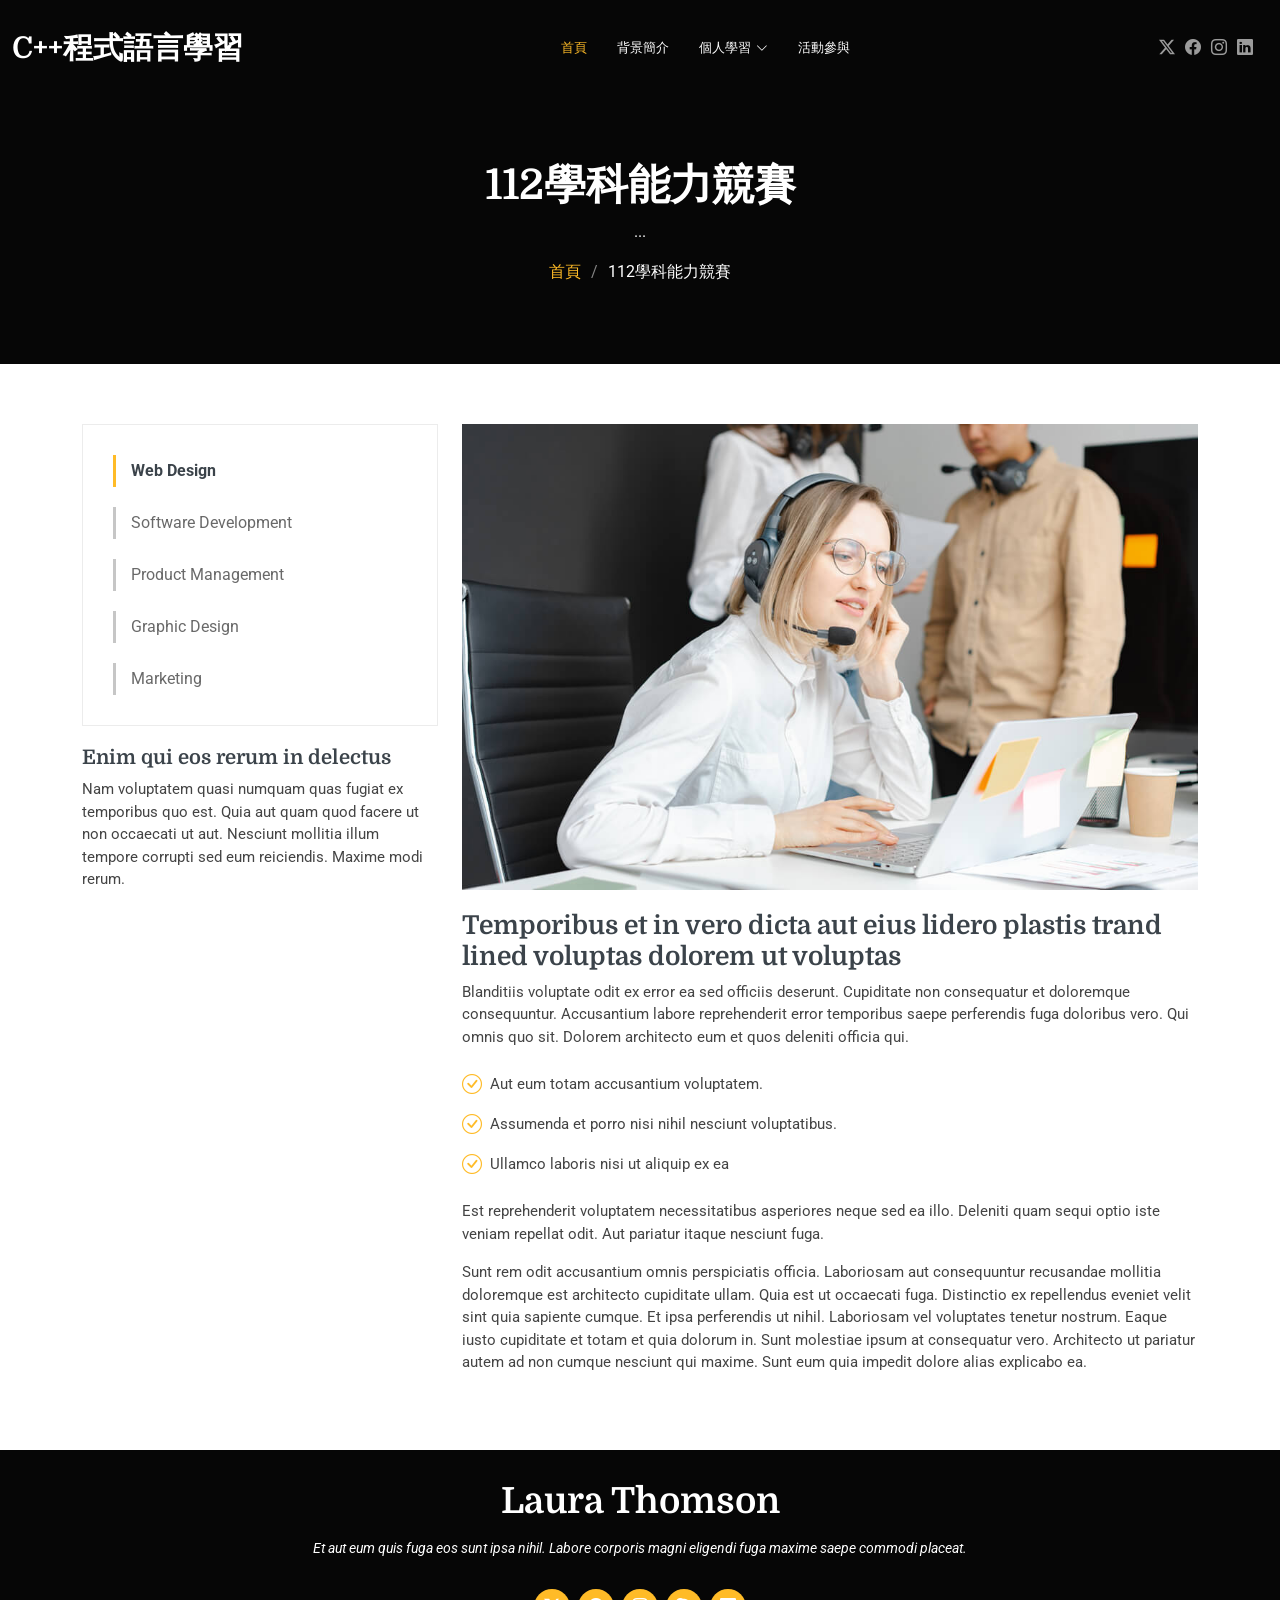
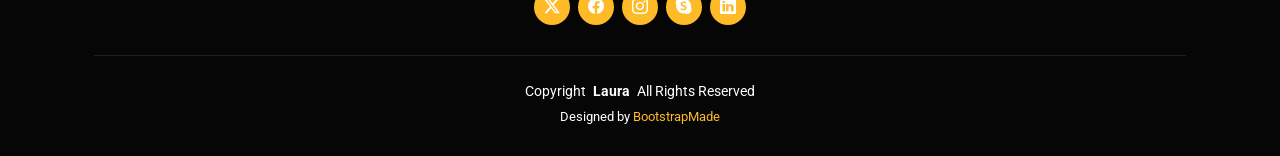
==== website/contest112.html @ 8ec5f54a "Add files via upload" ====
<!DOCTYPE html>
<html lang="en">

<head>
  <meta charset="utf-8">
  <meta content="width=device-width, initial-scale=1.0" name="viewport">
  <title>C++程式語言學習</title>
  <meta name="description" content="">
  <meta name="keywords" content="">

  <!-- Favicons -->
  <link href="assets/img/icon.png" rel="icon">
  <link href="assets/img/apple-touch-icon.png" rel="apple-touch-icon">

  <!-- Fonts -->
  <link href="https://fonts.googleapis.com" rel="preconnect">
  <link href="https://fonts.gstatic.com" rel="preconnect" crossorigin>
  <link href="https://fonts.googleapis.com/css2?family=Roboto:ital,wght@0,100;0,300;0,400;0,500;0,700;0,900;1,100;1,300;1,400;1,500;1,700;1,900&family=Quicksand:wght@300;400;500;600;700&family=Domine:wght@400;500;600;700&display=swap" rel="stylesheet">

  <!-- Vendor CSS Files -->
  <link href="assets/vendor/bootstrap/css/bootstrap.min.css" rel="stylesheet">
  <link href="assets/vendor/bootstrap-icons/bootstrap-icons.css" rel="stylesheet">
  <link href="assets/vendor/aos/aos.css" rel="stylesheet">
  <link href="assets/vendor/swiper/swiper-bundle.min.css" rel="stylesheet">
  <link href="assets/vendor/glightbox/css/glightbox.min.css" rel="stylesheet">

  <!-- Main CSS File -->
  <link href="assets/css/main.css" rel="stylesheet">

  <!-- =======================================================
  * Template Name: Laura
  * Template URL: https://bootstrapmade.com/laura-free-creative-bootstrap-theme/
  * Updated: Aug 07 2024 with Bootstrap v5.3.3
  * Author: BootstrapMade.com
  * License: https://bootstrapmade.com/license/
  ======================================================== -->
</head>

<body class="service-details-page">

  <header id="header" class="header d-flex align-items-center fixed-top">
    <div class="container-fluid position-relative d-flex align-items-center justify-content-between">

      <a href="index.html" class="logo d-flex align-items-center me-auto me-xl-0">
        <!-- Uncomment the line below if you also wish to use an image logo -->
        <!-- <img src="assets/img/logo.png" alt=""> -->
        <h1 class="sitename">C++程式語言學習</h1>
      </a>

      <nav id="navmenu" class="navmenu">
        <ul>
          <li><a href="index.html" class="active">首頁</a></li>
          <li><a href="index.html #about">背景簡介</a></li>
          <li class="dropdown"><a href="#services"><span>個人學習</span> <i class="bi bi-chevron-down toggle-dropdown"></i></a>
            <ul>
              <li><a href="selfstudy.html">自主學習</a></li>
				<ul>
                  <li><a href="#">...</a></li>
                  <li><a href="#">...</a></li>
                  <li><a href="#">...</a></li>
                </ul>
              </li>
              <li><a href="contest112.html">112學科能力競賽</a></li>
              <li><a href="contest113.html">113學科能力競賽</a></li>
            </ul>
          </li>
          <li><a href="index.html #gallery">活動參與</a></li>
        </ul>
        <i class="mobile-nav-toggle d-xl-none bi bi-list"></i>
      </nav>

      <div class="header-social-links">
        <a href="#" class="twitter"><i class="bi bi-twitter-x"></i></a>
        <a href="#" class="facebook"><i class="bi bi-facebook"></i></a>
        <a href="#" class="instagram"><i class="bi bi-instagram"></i></a>
        <a href="#" class="linkedin"><i class="bi bi-linkedin"></i></a>
      </div>

    </div>
  </header>

  <main class="main">

    <!-- Page Title -->
    <div class="page-title dark-background">
      <div class="container position-relative">
        <h1>112學科能力競賽</h1>
        <p>...</p>
        <nav class="breadcrumbs">
          <ol>
            <li><a href="index.html">首頁</a></li>
            <li class="current">112學科能力競賽</li>
          </ol>
        </nav>
      </div>
    </div><!-- End Page Title -->

    <!-- Service Details Section -->
    <section id="service-details" class="service-details section">

      <div class="container">

        <div class="row gy-4">

          <div class="col-lg-4" data-aos="fade-up" data-aos-delay="100">
            <div class="services-list">
              <a href="#" class="active">Web Design</a>
              <a href="#">Software Development</a>
              <a href="#">Product Management</a>
              <a href="#">Graphic Design</a>
              <a href="#">Marketing</a>
            </div>

            <h4>Enim qui eos rerum in delectus</h4>
            <p>Nam voluptatem quasi numquam quas fugiat ex temporibus quo est. Quia aut quam quod facere ut non occaecati ut aut. Nesciunt mollitia illum tempore corrupti sed eum reiciendis. Maxime modi rerum.</p>
          </div>

          <div class="col-lg-8" data-aos="fade-up" data-aos-delay="200">
            <img src="assets/img/services.jpg" alt="" class="img-fluid services-img">
            <h3>Temporibus et in vero dicta aut eius lidero plastis trand lined voluptas dolorem ut voluptas</h3>
            <p>
              Blanditiis voluptate odit ex error ea sed officiis deserunt. Cupiditate non consequatur et doloremque consequuntur. Accusantium labore reprehenderit error temporibus saepe perferendis fuga doloribus vero. Qui omnis quo sit. Dolorem architecto eum et quos deleniti officia qui.
            </p>
            <ul>
              <li><i class="bi bi-check-circle"></i> <span>Aut eum totam accusantium voluptatem.</span></li>
              <li><i class="bi bi-check-circle"></i> <span>Assumenda et porro nisi nihil nesciunt voluptatibus.</span></li>
              <li><i class="bi bi-check-circle"></i> <span>Ullamco laboris nisi ut aliquip ex ea</span></li>
            </ul>
            <p>
              Est reprehenderit voluptatem necessitatibus asperiores neque sed ea illo. Deleniti quam sequi optio iste veniam repellat odit. Aut pariatur itaque nesciunt fuga.
            </p>
            <p>
              Sunt rem odit accusantium omnis perspiciatis officia. Laboriosam aut consequuntur recusandae mollitia doloremque est architecto cupiditate ullam. Quia est ut occaecati fuga. Distinctio ex repellendus eveniet velit sint quia sapiente cumque. Et ipsa perferendis ut nihil. Laboriosam vel voluptates tenetur nostrum. Eaque iusto cupiditate et totam et quia dolorum in. Sunt molestiae ipsum at consequatur vero. Architecto ut pariatur autem ad non cumque nesciunt qui maxime. Sunt eum quia impedit dolore alias explicabo ea.
            </p>
          </div>

        </div>

      </div>

    </section><!-- /Service Details Section -->

  </main>

  <footer id="footer" class="footer position-relative dark-background">
    <div class="container">
      <h3 class="sitename">Laura Thomson<br></h3>
      <p>Et aut eum quis fuga eos sunt ipsa nihil. Labore corporis magni eligendi fuga maxime saepe commodi placeat.</p>
      <div class="social-links d-flex justify-content-center">
        <a href=""><i class="bi bi-twitter-x"></i></a>
        <a href=""><i class="bi bi-facebook"></i></a>
        <a href=""><i class="bi bi-instagram"></i></a>
        <a href=""><i class="bi bi-skype"></i></a>
        <a href=""><i class="bi bi-linkedin"></i></a>
      </div>
      <div class="container">
        <div class="copyright">
          <span>Copyright</span> <strong class="px-1 sitename">Laura</strong> <span>All Rights Reserved</span>
        </div>
        <div class="credits">
          <!-- All the links in the footer should remain intact. -->
          <!-- You can delete the links only if you've purchased the pro version. -->
          <!-- Licensing information: https://bootstrapmade.com/license/ -->
          <!-- Purchase the pro version with working PHP/AJAX contact form: [buy-url] -->
          Designed by <a href="https://bootstrapmade.com/">BootstrapMade</a>
        </div>
      </div>
    </div>
  </footer>

  <!-- Scroll Top -->
  <a href="#" id="scroll-top" class="scroll-top d-flex align-items-center justify-content-center"><i class="bi bi-arrow-up-short"></i></a>

  <!-- Preloader -->
  <div id="preloader"></div>

  <!-- Vendor JS Files -->
  <script src="assets/vendor/bootstrap/js/bootstrap.bundle.min.js"></script>
  <script src="assets/vendor/php-email-form/validate.js"></script>
  <script src="assets/vendor/aos/aos.js"></script>
  <script src="assets/vendor/swiper/swiper-bundle.min.js"></script>
  <script src="assets/vendor/glightbox/js/glightbox.min.js"></script>
  <script src="assets/vendor/imagesloaded/imagesloaded.pkgd.min.js"></script>
  <script src="assets/vendor/isotope-layout/isotope.pkgd.min.js"></script>

  <!-- Main JS File -->
  <script src="assets/js/main.js"></script>

</body>

</html>
---- website/assets/css/main.css ----
/**
* Template Name: Laura
* Template URL: https://bootstrapmade.com/laura-free-creative-bootstrap-theme/
* Updated: Aug 07 2024 with Bootstrap v5.3.3
* Author: BootstrapMade.com
* License: https://bootstrapmade.com/license/
*/

/*--------------------------------------------------------------
# Font & Color Variables
# Help: https://bootstrapmade.com/color-system/
--------------------------------------------------------------*/
/* Fonts */
:root {
  --default-font: "Roboto",  system-ui, -apple-system, "Segoe UI", Roboto, "Helvetica Neue", Arial, "Noto Sans", "Liberation Sans", sans-serif, "Apple Color Emoji", "Segoe UI Emoji", "Segoe UI Symbol", "Noto Color Emoji";
  --heading-font: "Domine",  sans-serif;
  --nav-font: "Quicksand",  sans-serif;
}

/* Global Colors - The following color variables are used throughout the website. Updating them here will change the color scheme of the entire website */
:root { 
  --background-color: #ffffff; /* Background color for the entire website, including individual sections */
  --default-color: #444444; /* Default color used for the majority of the text content across the entire website */
  --heading-color: #3b434a; /* Color for headings, subheadings and title throughout the website */
  --accent-color: #ffbb27; /* Accent color that represents your brand on the website. It's used for buttons, links, and other elements that need to stand out */
  --surface-color: #ffffff; /* The surface color is used as a background of boxed elements within sections, such as cards, icon boxes, or other elements that require a visual separation from the global background. */
  --contrast-color: #000000; /* Contrast color for text, ensuring readability against backgrounds of accent, heading, or default colors. */
}

/* Nav Menu Colors - The following color variables are used specifically for the navigation menu. They are separate from the global colors to allow for more customization options */
:root {
  --nav-color: #ffffff;  /* The default color of the main navmenu links */
  --nav-hover-color: #ffbb27; /* Applied to main navmenu links when they are hovered over or active */
  --nav-mobile-background-color: #ffffff; /* Used as the background color for mobile navigation menu */
  --nav-dropdown-background-color: #ffffff; /* Used as the background color for dropdown items that appear when hovering over primary navigation items */
  --nav-dropdown-color: #444444; /* Used for navigation links of the dropdown items in the navigation menu. */
  --nav-dropdown-hover-color: #ffbb27; /* Similar to --nav-hover-color, this color is applied to dropdown navigation links when they are hovered over. */
}

/* Color Presets - These classes override global colors when applied to any section or element, providing reuse of the sam color scheme. */

.light-background {
  --background-color: #f9f9f9;
  --surface-color: #ffffff;
}

.dark-background {
  --background-color: #060606;
  --default-color: #ffffff;
  --heading-color: #ffffff;
  --surface-color: #252525;
  --contrast-color: #ffffff;
}

/* Smooth scroll */
:root {
  scroll-behavior: smooth;
}

/*--------------------------------------------------------------
# General Styling & Shared Classes
--------------------------------------------------------------*/
body {
  color: var(--default-color);
  background-color: var(--background-color);
  font-family: var(--default-font);
}

a {
  color: var(--accent-color);
  text-decoration: none;
  transition: 0.3s;
}

a:hover {
  color: color-mix(in srgb, var(--accent-color), transparent 25%);
  text-decoration: none;
}

h1,
h2,
h3,
h4,
h5,
h6 {
  color: var(--heading-color);
  font-family: var(--heading-font);
}

/* PHP Email Form Messages
------------------------------*/
.php-email-form .error-message {
  display: none;
  background: #df1529;
  color: #ffffff;
  text-align: left;
  padding: 15px;
  margin-bottom: 24px;
  font-weight: 600;
}

.php-email-form .sent-message {
  display: none;
  color: #ffffff;
  background: #059652;
  text-align: center;
  padding: 15px;
  margin-bottom: 24px;
  font-weight: 600;
}

.php-email-form .loading {
  display: none;
  background: var(--surface-color);
  text-align: center;
  padding: 15px;
  margin-bottom: 24px;
}

.php-email-form .loading:before {
  content: "";
  display: inline-block;
  border-radius: 50%;
  width: 24px;
  height: 24px;
  margin: 0 10px -6px 0;
  border: 3px solid var(--accent-color);
  border-top-color: var(--surface-color);
  animation: php-email-form-loading 1s linear infinite;
}

@keyframes php-email-form-loading {
  0% {
    transform: rotate(0deg);
  }

  100% {
    transform: rotate(360deg);
  }
}

/*--------------------------------------------------------------
# Global Header
--------------------------------------------------------------*/
.header {
  --background-color: rgba(0, 0, 0, 0);
  --default-color: #ffffff;
  --heading-color: #ffffff;
  color: var(--default-color);
  background-color: var(--background-color);
  padding: 20px 0;
  transition: all 0.5s;
  z-index: 997;
}

.header .logo {
  line-height: 1;
}

.header .logo img {
  max-height: 36px;
  margin-right: 8px;
}

.header .logo h1 {
  font-size: 30px;
  margin: 0;
  font-weight: 700;
  color: var(--heading-color);
}

.header .header-social-links {
  padding-right: 15px;
}

.header .header-social-links a {
  color: color-mix(in srgb, var(--default-color), transparent 40%);
  padding-left: 6px;
  display: inline-block;
  transition: 0.3s;
  font-size: 16px;
}

.header .header-social-links a:hover {
  color: var(--accent-color);
}

.header .header-social-links a i {
  line-height: 0px;
}

@media (max-width: 1200px) {
  .header .logo {
    order: 1;
  }

  .header .header-social-links {
    order: 2;
  }

  .header .navmenu {
    order: 3;
  }
}

.scrolled .header {
  box-shadow: 0px 0 18px rgba(0, 0, 0, 0.1);
  padding: 12px 0;
}

/* Global Header on Scroll
------------------------------*/
.scrolled .header {
  --background-color: rgba(0, 0, 0, 0.8);
}

/*--------------------------------------------------------------
# Navigation Menu
--------------------------------------------------------------*/
/* Navmenu - Desktop */
@media (min-width: 1200px) {
  .navmenu {
    padding: 0;
  }

  .navmenu ul {
    margin: 0;
    padding: 0;
    display: flex;
    list-style: none;
    align-items: center;
  }

  .navmenu li {
    position: relative;
  }

  .navmenu a,
  .navmenu a:focus {
    color: var(--nav-color);
    padding: 18px 15px;
    font-size: 13px;
    text-transform: uppercase;
    font-family: var(--nav-font);
    font-weight: 400;
    display: flex;
    align-items: center;
    justify-content: space-between;
    white-space: nowrap;
    transition: 0.3s;
  }

  .navmenu a i,
  .navmenu a:focus i {
    font-size: 12px;
    line-height: 0;
    margin-left: 5px;
    transition: 0.3s;
  }

  .navmenu li:last-child a {
    padding-right: 0;
  }

  .navmenu li:hover>a,
  .navmenu .active,
  .navmenu .active:focus {
    color: var(--nav-hover-color);
  }

  .navmenu .dropdown ul {
    margin: 0;
    padding: 10px 0;
    background: var(--nav-dropdown-background-color);
    display: block;
    position: absolute;
    visibility: hidden;
    left: 14px;
    top: 130%;
    opacity: 0;
    transition: 0.3s;
    border-radius: 4px;
    z-index: 99;
    box-shadow: 0px 0px 30px rgba(0, 0, 0, 0.1);
  }

  .navmenu .dropdown ul li {
    min-width: 200px;
  }

  .navmenu .dropdown ul a {
    padding: 10px 20px;
    font-size: 15px;
    text-transform: none;
    color: var(--nav-dropdown-color);
  }

  .navmenu .dropdown ul a i {
    font-size: 12px;
  }

  .navmenu .dropdown ul a:hover,
  .navmenu .dropdown ul .active:hover,
  .navmenu .dropdown ul li:hover>a {
    color: var(--nav-dropdown-hover-color);
  }

  .navmenu .dropdown:hover>ul {
    opacity: 1;
    top: 100%;
    visibility: visible;
  }

  .navmenu .dropdown .dropdown ul {
    top: 0;
    left: -90%;
    visibility: hidden;
  }

  .navmenu .dropdown .dropdown:hover>ul {
    opacity: 1;
    top: 0;
    left: -100%;
    visibility: visible;
  }
}

/* Navmenu - Mobile */
@media (max-width: 1199px) {
  .mobile-nav-toggle {
    color: var(--nav-color);
    font-size: 28px;
    line-height: 0;
    margin-right: 10px;
    cursor: pointer;
    transition: color 0.3s;
  }

  .navmenu {
    padding: 0;
    z-index: 9997;
  }

  .navmenu ul {
    display: none;
    list-style: none;
    position: absolute;
    inset: 60px 20px 20px 20px;
    padding: 10px 0;
    margin: 0;
    border-radius: 6px;
    background-color: var(--nav-mobile-background-color);
    overflow-y: auto;
    transition: 0.3s;
    z-index: 9998;
    box-shadow: 0px 0px 30px rgba(0, 0, 0, 0.1);
  }

  .navmenu a,
  .navmenu a:focus {
    color: var(--nav-dropdown-color);
    padding: 10px 20px;
    font-family: var(--nav-font);
    font-size: 17px;
    font-weight: 500;
    display: flex;
    align-items: center;
    justify-content: space-between;
    white-space: nowrap;
    transition: 0.3s;
  }

  .navmenu a i,
  .navmenu a:focus i {
    font-size: 12px;
    line-height: 0;
    margin-left: 5px;
    width: 30px;
    height: 30px;
    display: flex;
    align-items: center;
    justify-content: center;
    border-radius: 50%;
    transition: 0.3s;
    background-color: color-mix(in srgb, var(--accent-color), transparent 90%);
  }

  .navmenu a i:hover,
  .navmenu a:focus i:hover {
    background-color: var(--accent-color);
    color: var(--contrast-color);
  }

  .navmenu a:hover,
  .navmenu .active,
  .navmenu .active:focus {
    color: var(--nav-dropdown-hover-color);
  }

  .navmenu .active i,
  .navmenu .active:focus i {
    background-color: var(--accent-color);
    color: var(--contrast-color);
    transform: rotate(180deg);
  }

  .navmenu .dropdown ul {
    position: static;
    display: none;
    z-index: 99;
    padding: 10px 0;
    margin: 10px 20px;
    background-color: var(--nav-dropdown-background-color);
    border: 1px solid color-mix(in srgb, var(--default-color), transparent 90%);
    box-shadow: none;
    transition: all 0.5s ease-in-out;
  }

  .navmenu .dropdown ul ul {
    background-color: rgba(33, 37, 41, 0.1);
  }

  .navmenu .dropdown>.dropdown-active {
    display: block;
    background-color: rgba(33, 37, 41, 0.03);
  }

  .mobile-nav-active {
    overflow: hidden;
  }

  .mobile-nav-active .mobile-nav-toggle {
    color: #fff;
    position: absolute;
    font-size: 32px;
    top: 15px;
    right: 15px;
    margin-right: 0;
    z-index: 9999;
  }

  .mobile-nav-active .navmenu {
    position: fixed;
    overflow: hidden;
    inset: 0;
    background: rgba(33, 37, 41, 0.8);
    transition: 0.3s;
  }

  .mobile-nav-active .navmenu>ul {
    display: block;
  }
}

/*--------------------------------------------------------------
# Global Footer
--------------------------------------------------------------*/
.footer {
  color: var(--default-color);
  background-color: var(--background-color);
  font-size: 14px;
  text-align: center;
  padding: 30px 0;
  position: relative;
}

.footer h3 {
  font-size: 36px;
  font-weight: 700;
  position: relative;
  padding: 0;
  margin: 0 0 15px 0;
}

.footer p {
  font-size: 15;
  font-style: italic;
  padding: 0;
  margin: 0 0 30px 0;
}

.footer .social-links {
  margin: 0 0 30px 0;
}

.footer .social-links a {
  font-size: 16px;
  display: flex;
  align-items: center;
  justify-content: center;
  background: var(--accent-color);
  color: var(--contrast-color);
  line-height: 1;
  margin: 0 4px;
  border-radius: 50%;
  text-align: center;
  width: 36px;
  height: 36px;
  transition: 0.3s;
}

.footer .social-links a:hover {
  background: color-mix(in srgb, var(--accent-color), transparent 20%);
  text-decoration: none;
}

.footer .copyright {
  padding-top: 25px;
  border-top: 1px solid color-mix(in srgb, var(--default-color), transparent 90%);
}

.footer .credits {
  font-size: 13px;
  padding-top: 5px;
}

/*--------------------------------------------------------------
# Preloader
--------------------------------------------------------------*/
#preloader {
  position: fixed;
  inset: 0;
  z-index: 999999;
  overflow: hidden;
  background: var(--background-color);
  transition: all 0.6s ease-out;
}

#preloader:before {
  content: "";
  position: fixed;
  top: calc(50% - 30px);
  left: calc(50% - 30px);
  border: 6px solid #ffffff;
  border-color: var(--accent-color) transparent var(--accent-color) transparent;
  border-radius: 50%;
  width: 60px;
  height: 60px;
  animation: animate-preloader 1.5s linear infinite;
}

@keyframes animate-preloader {
  0% {
    transform: rotate(0deg);
  }

  100% {
    transform: rotate(360deg);
  }
}

/*--------------------------------------------------------------
# Scroll Top Button
--------------------------------------------------------------*/
.scroll-top {
  position: fixed;
  visibility: hidden;
  opacity: 0;
  right: 15px;
  bottom: -15px;
  z-index: 99999;
  background-color: var(--accent-color);
  width: 44px;
  height: 44px;
  border-radius: 50px;
  transition: all 0.4s;
}

.scroll-top i {
  font-size: 24px;
  color: var(--contrast-color);
  line-height: 0;
}

.scroll-top:hover {
  background-color: color-mix(in srgb, var(--accent-color), transparent 20%);
  color: var(--contrast-color);
}

.scroll-top.active {
  visibility: visible;
  opacity: 1;
  bottom: 15px;
}

/*--------------------------------------------------------------
# Disable aos animation delay on mobile devices
--------------------------------------------------------------*/
@media screen and (max-width: 768px) {
  [data-aos-delay] {
    transition-delay: 0 !important;
  }
}

/*--------------------------------------------------------------
# Global Page Titles & Breadcrumbs
--------------------------------------------------------------*/
.page-title {
  color: var(--default-color);
  background-color: var(--background-color);
  background-size: cover;
  background-position: center;
  background-repeat: no-repeat;
  padding: 160px 0 80px 0;
  text-align: center;
  position: relative;
}

.page-title h1 {
  font-size: 42px;
  font-weight: 700;
  margin-bottom: 10px;
}

.page-title .breadcrumbs ol {
  display: flex;
  flex-wrap: wrap;
  list-style: none;
  justify-content: center;
  padding: 0;
  margin: 0;
  font-size: 16px;
  font-weight: 400;
}

.page-title .breadcrumbs ol li+li {
  padding-left: 10px;
}

.page-title .breadcrumbs ol li+li::before {
  content: "/";
  display: inline-block;
  padding-right: 10px;
  color: color-mix(in srgb, var(--default-color), transparent 50%);
}

/*--------------------------------------------------------------
# Global Sections
--------------------------------------------------------------*/
section,
.section {
  color: var(--default-color);
  background-color: var(--background-color);
  padding: 60px 0;
  scroll-margin-top: 80px;
  overflow: clip;
}

@media (max-width: 1199px) {

  section,
  .section {
    scroll-margin-top: 60px;
  }
}

/*--------------------------------------------------------------
# Global Section Titles
--------------------------------------------------------------*/
.section-title {
  text-align: center;
  padding: 30px 0;
  margin-bottom: 30px;
  position: relative;
}

.section-title h2 {
  font-size: 32px;
  font-weight: 700;
  text-transform: uppercase;
  margin-bottom: 20px;
  padding-bottom: 0;
  position: relative;
  z-index: 2;
}

.section-title span {
  position: absolute;
  top: 4px;
  color: color-mix(in srgb, var(--heading-color), transparent 95%);
  left: 0;
  right: 0;
  z-index: 1;
  font-weight: 700;
  font-size: 52px;
  text-transform: uppercase;
  line-height: 1;
}

.section-title p {
  margin-bottom: 0;
  position: relative;
  z-index: 2;
}

@media (max-width: 575px) {
  .section-title h2 {
    font-size: 28px;
    margin-bottom: 15px;
  }

  .section-title span {
    font-size: 38px;
  }
}

/*--------------------------------------------------------------
# Hero Section
--------------------------------------------------------------*/
.hero {
  width: 100%;
  min-height: 100vh;
  position: relative;
  padding: 120px 0 60px 0;
  display: flex;
  align-items: center;
  justify-content: center;
}

.hero:before {
  content: "";
  background: color-mix(in srgb, var(--background-color), transparent 30%);
  position: absolute;
  inset: 0;
  z-index: 2;
}

.hero img {
  position: absolute;
  inset: 0;
  display: block;
  width: 100%;
  height: 100%;
  object-fit: cover;
  z-index: 1;
}

.hero .container {
  position: relative;
  z-index: 3;
}

.hero h2 {
  margin: 0;
  font-size: 36px;
  font-weight: 700;
  line-height: 56px;
}

.hero p {
  color: color-mix(in srgb, var(--default-color), transparent 20%);
  margin: 10px 0 0 0;
  font-size: 16px;
  font-weight: 500;
  letter-spacing: 1px;
}

@media (max-width: 640px) {
  .hero h1 {
    font-size: 30px;
    line-height: 36px;
  }
}

.hero .btn-scroll {
  transition: 0.4s;
  color: color-mix(in srgb, var(--default-color), transparent 60%);
  display: block;
  margin-top: 30px;
  animation: btn-up-down 1s ease-in-out infinite alternate-reverse both;
}

.hero .btn-scroll i {
  font-size: 48px;
}

.hero .btn-scroll:hover {
  color: var(--accent-color);
}

@keyframes btn-up-down {
  0% {
    transform: translateY(5px);
  }

  100% {
    transform: translateY(-5px);
  }
}

/*--------------------------------------------------------------
# About Section
--------------------------------------------------------------*/
.about .content h2 {
  font-weight: 700;
  font-size: 24px;
}

.about .content ul {
  list-style: none;
  padding: 0;
}

.about .content ul li {
  margin-bottom: 20px;
  display: flex;
  align-items: center;
}

.about .content ul strong {
  margin-right: 10px;
}

.about .content ul i {
  font-size: 16px;
  margin-right: 5px;
  color: var(--accent-color);
  line-height: 0;
}

/*--------------------------------------------------------------
# Resume Section
--------------------------------------------------------------*/
.resume .resume-title {
  color: var(--heading-color);
  font-size: 26px;
  font-weight: 700;
  margin-top: 20px;
  margin-bottom: 20px;
}

.resume .resume-item {
  padding: 0 0 20px 20px;
  margin-top: -2px;
  border-left: 2px solid var(--accent-color);
  position: relative;
}

.resume .resume-item h4 {
  line-height: 18px;
  font-size: 18px;
  font-weight: 600;
  text-transform: uppercase;
  color: color-mix(in srgb, var(--default-color), transparent 20%);
  margin-bottom: 10px;
}

.resume .resume-item h5 {
  font-size: 16px;
  padding: 5px 15px;
  display: inline-block;
  font-weight: 600;
  margin-bottom: 10px;
}

.resume .resume-item ul {
  padding-left: 20px;
}

.resume .resume-item ul li {
  padding-bottom: 10px;
}

.resume .resume-item:last-child {
  padding-bottom: 0;
}

.resume .resume-item::before {
  content: "";
  position: absolute;
  width: 16px;
  height: 16px;
  border-radius: 50px;
  left: -9px;
  top: 0;
  background: var(--background-color);
  border: 2px solid var(--accent-color);
}

/*--------------------------------------------------------------
# Services Section
--------------------------------------------------------------*/
.services .service-item {
  background-color: var(--surface-color);
  box-shadow: 0px 0 25px 0 rgba(0, 0, 0, 0.1);
  padding: 50px 30px;
  transition: all 0.3s ease-in-out;
  height: 100%;
  position: relative;
  z-index: 1;
}

.services .service-item:before {
  content: "";
  position: absolute;
  background: var(--accent-color);
  inset: 100% 0 0 0;
  transition: all 0.3s;
  z-index: -1;
}

.services .service-item .icon {
  margin-bottom: 10px;
}

.services .service-item .icon i {
  color: var(--accent-color);
  font-size: 36px;
  transition: ease-in-out 0.3s;
}

.services .service-item h4 {
  font-weight: 700;
  margin-bottom: 15px;
  font-size: 20px;
}

.services .service-item h4 a {
  color: var(--heading-color);
  transition: ease-in-out 0.3s;
}

.services .service-item p {
  line-height: 24px;
  font-size: 14px;
  margin-bottom: 0;
  transition: ease-in-out 0.3s;
}

.services .service-item:hover h4 a,
.services .service-item:hover .icon i,
.services .service-item:hover p {
  color: var(--contrast-color);
}

.services .service-item:hover:before {
  background: var(--accent-color);
  inset: 0;
  border-radius: 0px;
}

/*--------------------------------------------------------------
# Testimonials Section
--------------------------------------------------------------*/
.testimonials {
  padding: 80px 0;
  position: relative;
}

.testimonials:before {
  content: "";
  background: color-mix(in srgb, var(--background-color), transparent 30%);
  position: absolute;
  inset: 0;
  z-index: 2;
}

.testimonials .testimonials-bg {
  position: absolute;
  inset: 0;
  display: block;
  width: 100%;
  height: 100%;
  object-fit: cover;
  z-index: 1;
}

.testimonials .container {
  position: relative;
  z-index: 3;
}

.testimonials .testimonials-carousel,
.testimonials .testimonials-slider {
  overflow: hidden;
}

.testimonials .testimonial-item {
  text-align: center;
}

.testimonials .testimonial-item .testimonial-img {
  width: 100px;
  border-radius: 50%;
  border: 6px solid color-mix(in srgb, var(--default-color), transparent 85%);
  margin: 0 auto;
}

.testimonials .testimonial-item h3 {
  font-size: 20px;
  font-weight: bold;
  margin: 10px 0 5px 0;
}

.testimonials .testimonial-item h4 {
  font-size: 14px;
  margin: 0 0 15px 0;
  color: color-mix(in srgb, var(--default-color), transparent 40%);
}

.testimonials .testimonial-item .stars {
  margin-bottom: 15px;
}

.testimonials .testimonial-item .stars i {
  color: #ffc107;
  margin: 0 1px;
}

.testimonials .testimonial-item .quote-icon-left,
.testimonials .testimonial-item .quote-icon-right {
  color: color-mix(in srgb, var(--default-color), transparent 40%);
  font-size: 26px;
  line-height: 0;
}

.testimonials .testimonial-item .quote-icon-left {
  display: inline-block;
  left: -5px;
  position: relative;
}

.testimonials .testimonial-item .quote-icon-right {
  display: inline-block;
  right: -5px;
  position: relative;
  top: 10px;
  transform: scale(-1, -1);
}

.testimonials .testimonial-item p {
  font-style: italic;
  margin: 0 auto 15px auto;
}

.testimonials .swiper-wrapper {
  height: auto;
}

.testimonials .swiper-pagination {
  margin-top: 20px;
  position: relative;
}

.testimonials .swiper-pagination .swiper-pagination-bullet {
  width: 12px;
  height: 12px;
  background-color: color-mix(in srgb, var(--default-color), transparent 50%);
  opacity: 0.5;
}

.testimonials .swiper-pagination .swiper-pagination-bullet-active {
  background-color: var(--default-color);
  opacity: 1;
}

@media (min-width: 992px) {
  .testimonials .testimonial-item p {
    width: 80%;
  }
}

/*--------------------------------------------------------------
# Portfolio Section
--------------------------------------------------------------*/
.portfolio .portfolio-filters {
  padding: 0;
  margin: 0 auto 20px auto;
  list-style: none;
  text-align: center;
}

.portfolio .portfolio-filters li {
  cursor: pointer;
  display: inline-block;
  padding: 0;
  font-size: 18px;
  font-weight: 400;
  margin: 0 10px;
  line-height: 1;
  margin-bottom: 5px;
  transition: all 0.3s ease-in-out;
}

.portfolio .portfolio-filters li:hover,
.portfolio .portfolio-filters li.filter-active {
  color: var(--accent-color);
}

.portfolio .portfolio-filters li:first-child {
  margin-left: 0;
}

.portfolio .portfolio-filters li:last-child {
  margin-right: 0;
}

@media (max-width: 575px) {
  .portfolio .portfolio-filters li {
    font-size: 14px;
    margin: 0 5px;
  }
}

.portfolio .portfolio-content {
  position: relative;
  overflow: hidden;
}

.portfolio .portfolio-content img {
  transition: 0.3s;
}

.portfolio .portfolio-content .portfolio-info {
  opacity: 0;
  position: absolute;
  inset: 0;
  z-index: 3;
  transition: all ease-in-out 0.3s;
  background: rgba(0, 0, 0, 0.6);
  padding: 15px;
}

.portfolio .portfolio-content .portfolio-info h4 {
  font-size: 14px;
  padding: 5px 10px;
  font-weight: 400;
  color: #ffffff;
  display: inline-block;
  background-color: var(--accent-color);
}

.portfolio .portfolio-content .portfolio-info p {
  position: absolute;
  bottom: 10px;
  text-align: center;
  display: inline-block;
  left: 0;
  right: 0;
  font-size: 16px;
  font-weight: 600;
  color: rgba(255, 255, 255, 0.8);
}

.portfolio .portfolio-content .portfolio-info .preview-link,
.portfolio .portfolio-content .portfolio-info .details-link {
  position: absolute;
  left: calc(50% - 40px);
  font-size: 26px;
  top: calc(50% - 14px);
  color: #fff;
  transition: 0.3s;
  line-height: 1.2;
}

.portfolio .portfolio-content .portfolio-info .preview-link:hover,
.portfolio .portfolio-content .portfolio-info .details-link:hover {
  color: var(--accent-color);
}

.portfolio .portfolio-content .portfolio-info .details-link {
  left: 50%;
  font-size: 34px;
  line-height: 0;
}

.portfolio .portfolio-content:hover .portfolio-info {
  opacity: 1;
}

.portfolio .portfolio-content:hover img {
  transform: scale(1.1);
}

/*--------------------------------------------------------------
# Pricing Section
--------------------------------------------------------------*/
.pricing .pricing-item {
  background-color: var(--surface-color);
  box-shadow: 0px 5px 90px rgba(0, 0, 0, 0.1);
  padding: 40px 20px;
  text-align: center;
  border-radius: 8px;
  position: relative;
  overflow: hidden;
}

.pricing .pricing-item h3 {
  padding: 15px;
  margin-top: 15px;
  font-size: 18px;
  font-weight: 600;
}

.pricing .pricing-item h4 {
  color: var(--accent-color);
  font-size: 42px;
  font-family: var(--default-font);
  font-weight: 500;
}

.pricing .pricing-item h4 sup {
  font-size: 20px;
  top: -15px;
  left: -3px;
}

.pricing .pricing-item h4 span {
  color: color-mix(in srgb, var(--default-color), transparent 40%);
  font-size: 16px;
  font-weight: 300;
}

.pricing .pricing-item ul {
  padding: 20px 0;
  list-style: none;
  text-align: center;
  line-height: 20px;
  font-size: 14px;
}

.pricing .pricing-item ul li {
  padding-bottom: 16px;
}

.pricing .pricing-item ul .na {
  color: color-mix(in srgb, var(--default-color), transparent 60%);
  text-decoration: line-through;
}

.pricing .pricing-item .btn-wrap {
  padding: 15px;
  text-align: center;
}

.pricing .pricing-item .btn-buy {
  color: var(--accent-color);
  background-color: transparent;
  border: 2px solid var(--accent-color);
  display: inline-block;
  padding: 10px 40px 12px 40px;
  border-radius: 50px;
  font-size: 14px;
  font-family: var(--heading-font);
  font-weight: 600;
  transition: 0.3s;
}

.pricing .pricing-item .btn-buy:hover {
  background: var(--accent-color);
  color: var(--contrast-color);
}

.pricing .recommended .btn-buy {
  background: var(--accent-color);
  color: var(--contrast-color);
}

.pricing .recommended .btn-buy:hover {
  background: color-mix(in srgb, var(--accent-color), transparent 20%);
  border-color: color-mix(in srgb, var(--accent-color), transparent 20%);
}

.pricing .recommended-badge {
  position: absolute;
  top: 20px;
  left: 50%;
  transform: translateX(-50%);
  z-index: 1;
  font-size: 13px;
  padding: 3px 25px 6px 25px;
  background: color-mix(in srgb, var(--accent-color), transparent 92%);
  color: var(--accent-color);
  border-radius: 50px;
}

/*--------------------------------------------------------------
# Pricing 2 Section
--------------------------------------------------------------*/
.pricing-2 .pricing-item {
  border-bottom: 1px dashed color-mix(in srgb, var(--default-color), transparent 60%);
  width: 100%;
  height: 100%;
  padding: 0 0 15px 0;
}

.pricing-2 .pricing-item h3 {
  margin: 0;
  font-size: 20px;
  font-weight: 600;
}

.pricing-2 .pricing-item h4 {
  margin: 0;
  font-size: 18px;
  color: var(--accent-color);
}

/*--------------------------------------------------------------
# Gallery Section
--------------------------------------------------------------*/
.gallery .gallery-item {
  overflow: hidden;
  border-right: 3px solid var(--background-color);
  border-bottom: 3px solid var(--background-color);
}

.gallery .gallery-item img {
  transition: all ease-in-out 0.4s;
}

.gallery .gallery-item:hover img {
  transform: scale(1.1);
}

/*--------------------------------------------------------------
# Contact Section
--------------------------------------------------------------*/
.contact .info-item i {
  font-size: 20px;
  color: var(--accent-color);
  font-size: 36px;
  display: flex;
  justify-content: center;
  align-items: center;
  border-radius: 4px;
  transition: all 0.3s ease-in-out;
}

.contact .info-item h3 {
  font-size: 24px;
  font-weight: 700;
  margin: 20px 0;
}

.contact .info-item p {
  padding: 0;
  margin-bottom: 0;
  font-size: 14px;
}

@media (min-width: 992px) {
  .contact .info-item.info-item-borders {
    border-left: 1px solid color-mix(in srgb, var(--default-color), transparent 85%);
    border-right: 1px solid color-mix(in srgb, var(--default-color), transparent 85%);
  }
}

.contact .php-email-form {
  box-shadow: 0px 0px 20px rgba(0, 0, 0, 0.1);
  padding: 30px;
  margin-top: 30px;
}

@media (max-width: 575px) {
  .contact .php-email-form {
    padding: 20px;
  }
}

.contact .php-email-form input[type=text],
.contact .php-email-form input[type=email],
.contact .php-email-form textarea {
  font-size: 14px;
  padding: 10px 15px;
  box-shadow: none;
  border-radius: 0;
  color: var(--default-color);
  background-color: color-mix(in srgb, var(--background-color), transparent 50%);
  border-color: color-mix(in srgb, var(--default-color), transparent 80%);
}

.contact .php-email-form input[type=text]:focus,
.contact .php-email-form input[type=email]:focus,
.contact .php-email-form textarea:focus {
  border-color: var(--accent-color);
}

.contact .php-email-form input[type=text]::placeholder,
.contact .php-email-form input[type=email]::placeholder,
.contact .php-email-form textarea::placeholder {
  color: color-mix(in srgb, var(--default-color), transparent 70%);
}

.contact .php-email-form button[type=submit] {
  color: var(--contrast-color);
  background: var(--accent-color);
  border: 0;
  padding: 10px 30px;
  transition: 0.4s;
  border-radius: 50px;
}

.contact .php-email-form button[type=submit]:hover {
  background: color-mix(in srgb, var(--accent-color), transparent 20%);
}

/*--------------------------------------------------------------
# Portfolio Details Section
--------------------------------------------------------------*/
.portfolio-details .portfolio-details-slider img {
  width: 100%;
}

.portfolio-details .portfolio-details-slider .swiper-pagination {
  margin-top: 20px;
  position: relative;
}

.portfolio-details .portfolio-details-slider .swiper-pagination .swiper-pagination-bullet {
  width: 12px;
  height: 12px;
  background-color: color-mix(in srgb, var(--default-color), transparent 85%);
  opacity: 1;
}

.portfolio-details .portfolio-details-slider .swiper-pagination .swiper-pagination-bullet-active {
  background-color: var(--accent-color);
}

.portfolio-details .portfolio-info {
  background-color: var(--surface-color);
  padding: 30px;
  box-shadow: 0px 0 30px rgba(0, 0, 0, 0.1);
}

.portfolio-details .portfolio-info h3 {
  font-size: 22px;
  font-weight: 700;
  margin-bottom: 20px;
  padding-bottom: 20px;
  border-bottom: 1px solid color-mix(in srgb, var(--default-color), transparent 85%);
}

.portfolio-details .portfolio-info ul {
  list-style: none;
  padding: 0;
  font-size: 15px;
}

.portfolio-details .portfolio-info ul li+li {
  margin-top: 10px;
}

.portfolio-details .portfolio-description {
  padding-top: 30px;
}

.portfolio-details .portfolio-description h2 {
  font-size: 26px;
  font-weight: 700;
  margin-bottom: 20px;
}

.portfolio-details .portfolio-description p {
  padding: 0;
  color: color-mix(in srgb, var(--default-color), transparent 30%);
}

/*--------------------------------------------------------------
# Service Details Section
--------------------------------------------------------------*/
.service-details .services-list {
  background-color: var(--surface-color);
  padding: 10px 30px;
  border: 1px solid color-mix(in srgb, var(--default-color), transparent 90%);
  margin-bottom: 20px;
}

.service-details .services-list a {
  display: block;
  line-height: 1;
  padding: 8px 0 8px 15px;
  border-left: 3px solid color-mix(in srgb, var(--default-color), transparent 70%);
  margin: 20px 0;
  color: color-mix(in srgb, var(--default-color), transparent 20%);
  transition: 0.3s;
}

.service-details .services-list a.active {
  color: var(--heading-color);
  font-weight: 700;
  border-color: var(--accent-color);
}

.service-details .services-list a:hover {
  border-color: var(--accent-color);
}

.service-details .services-img {
  margin-bottom: 20px;
}

.service-details h3 {
  font-size: 26px;
  font-weight: 700;
}

.service-details h4 {
  font-size: 20px;
  font-weight: 700;
}

.service-details p {
  font-size: 15px;
}

.service-details ul {
  list-style: none;
  padding: 0;
  font-size: 15px;
}

.service-details ul li {
  padding: 5px 0;
  display: flex;
  align-items: center;
}

.service-details ul i {
  font-size: 20px;
  margin-right: 8px;
  color: var(--accent-color);
}

/*--------------------------------------------------------------
# Starter Section Section
--------------------------------------------------------------*/
.starter-section {
  /* Add your styles here */
}
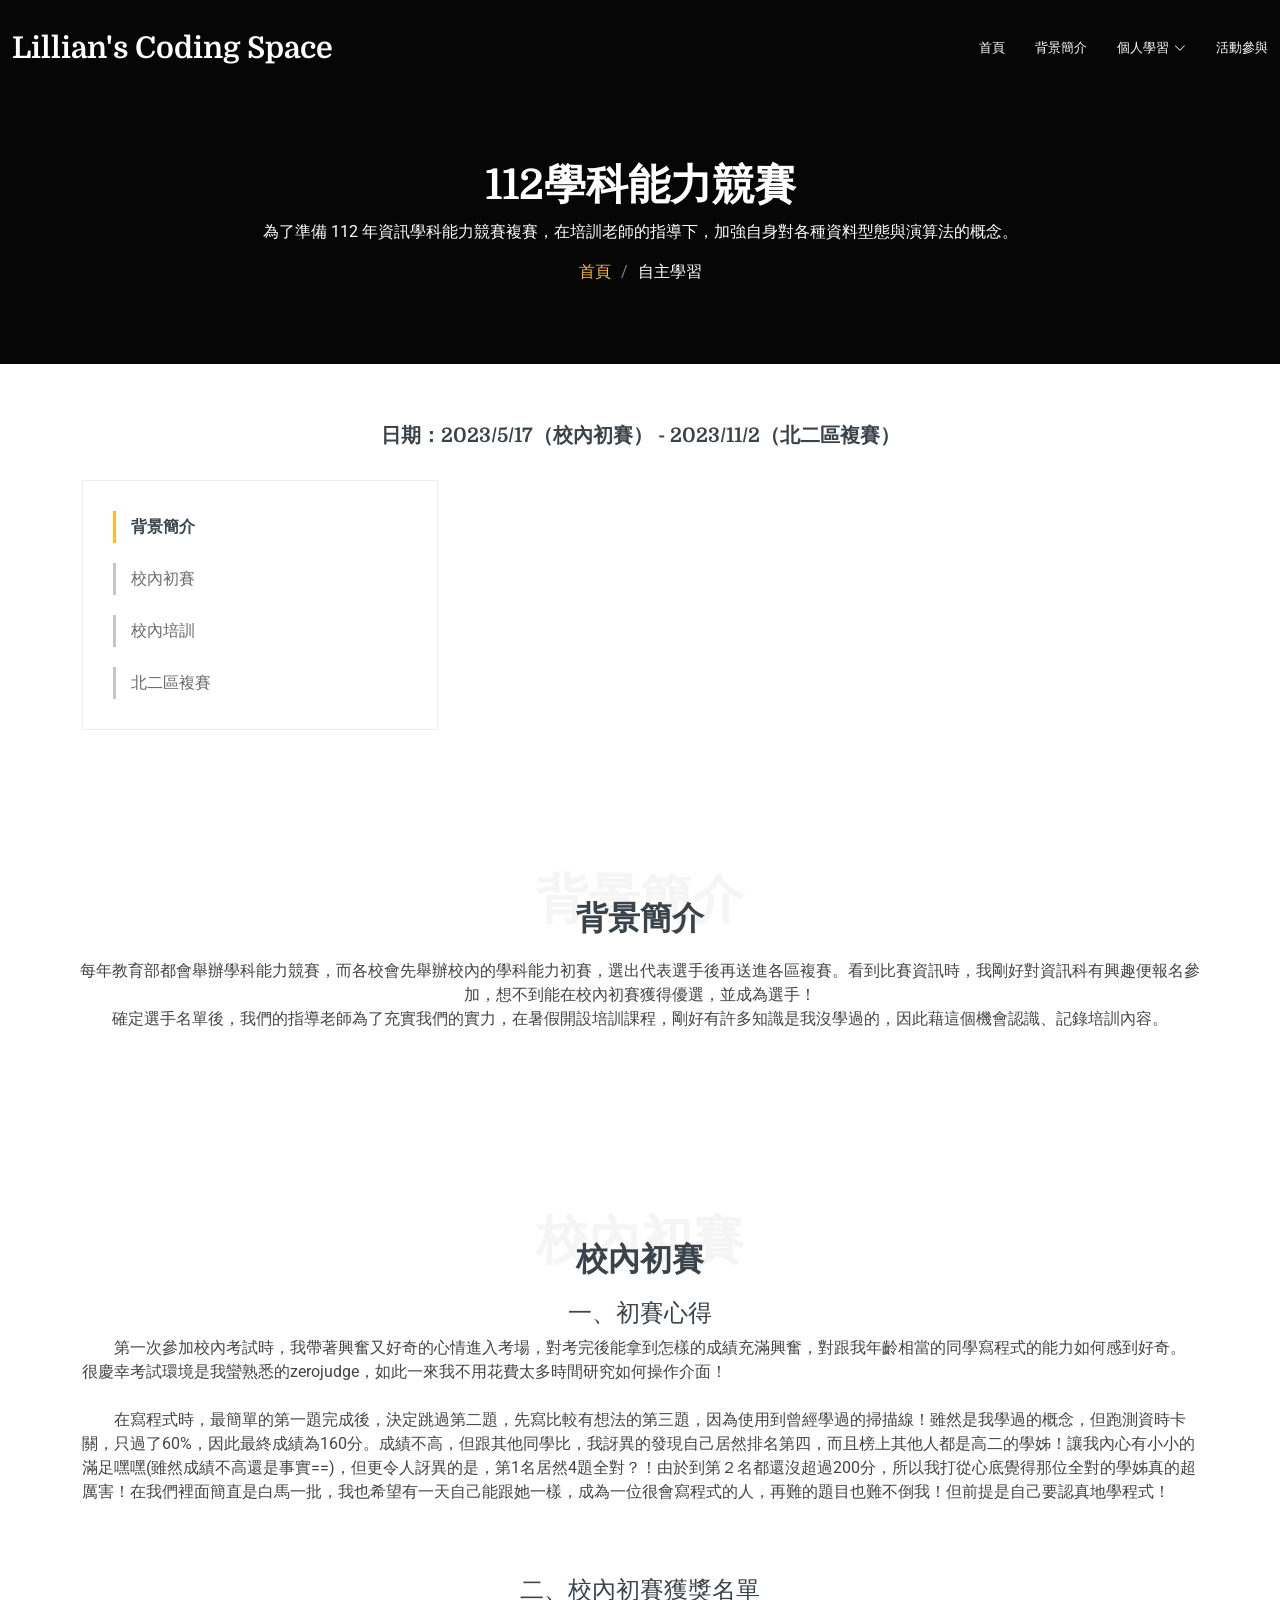
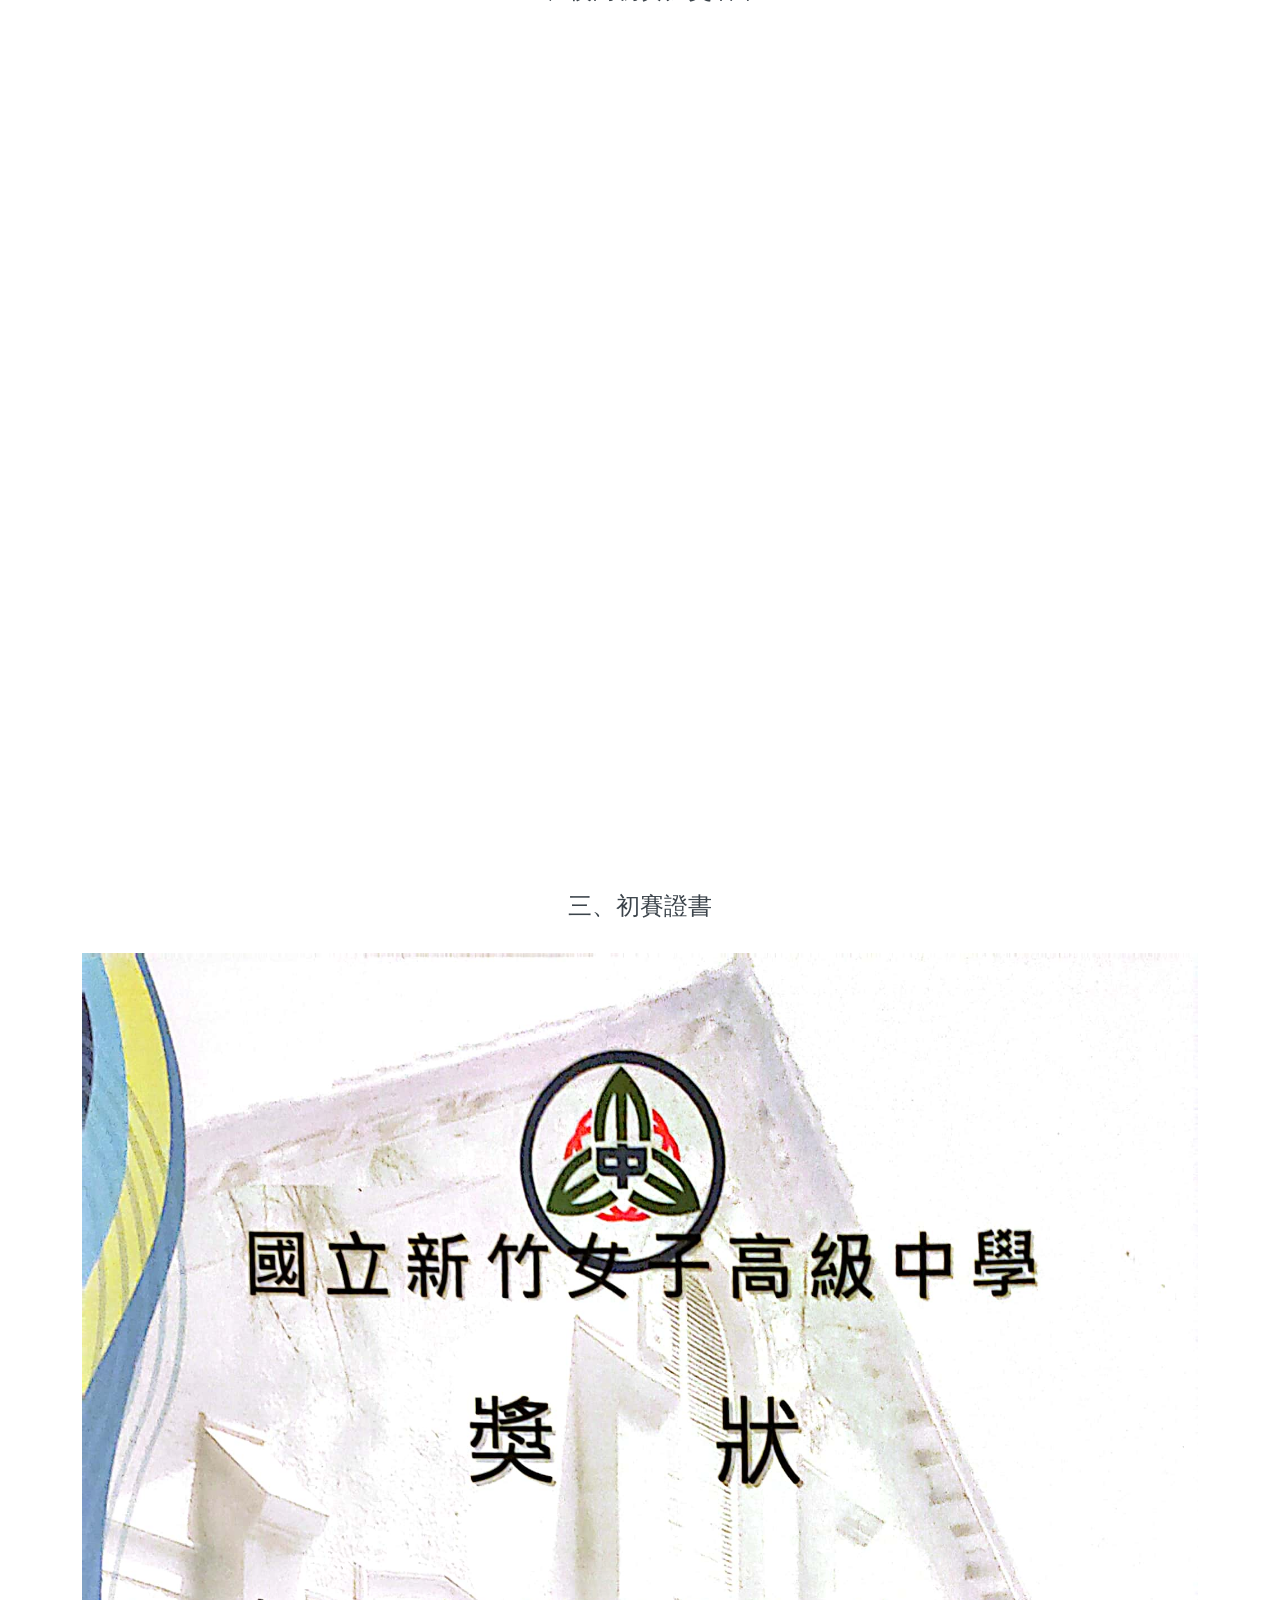
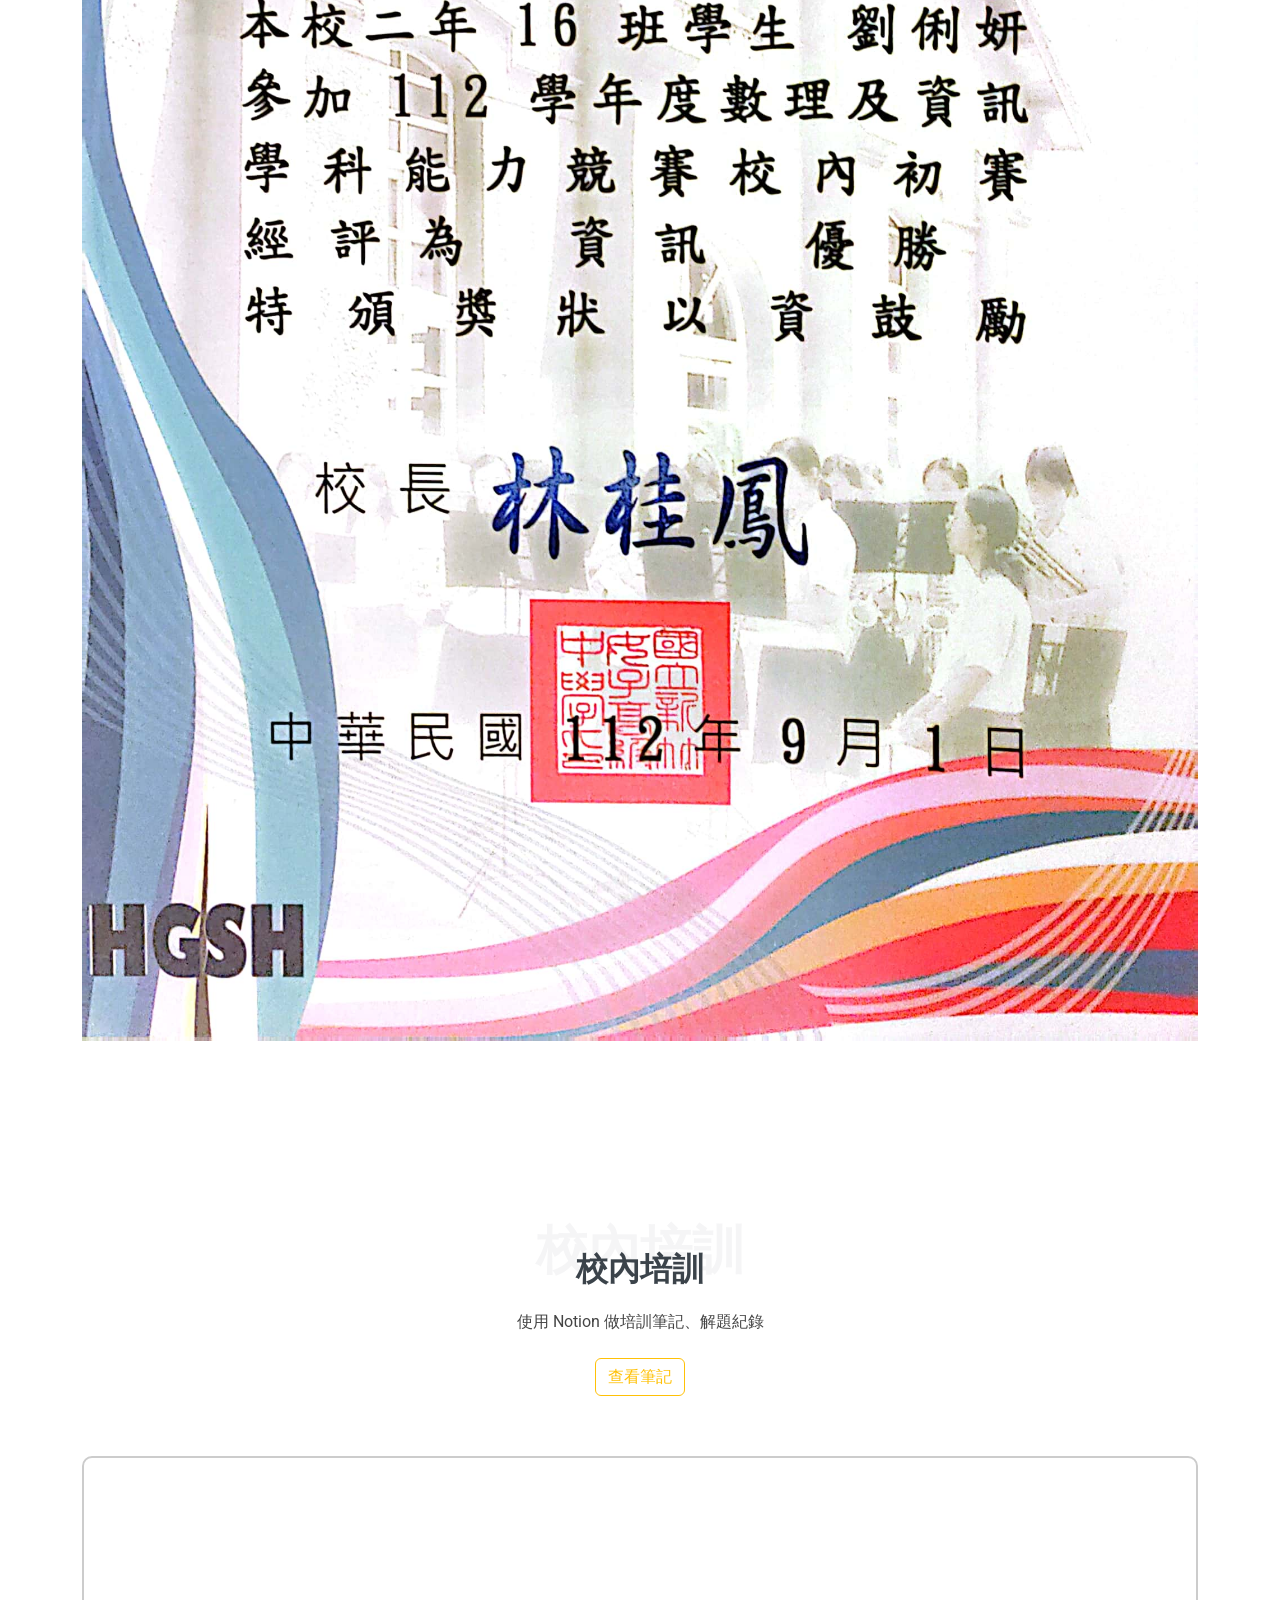
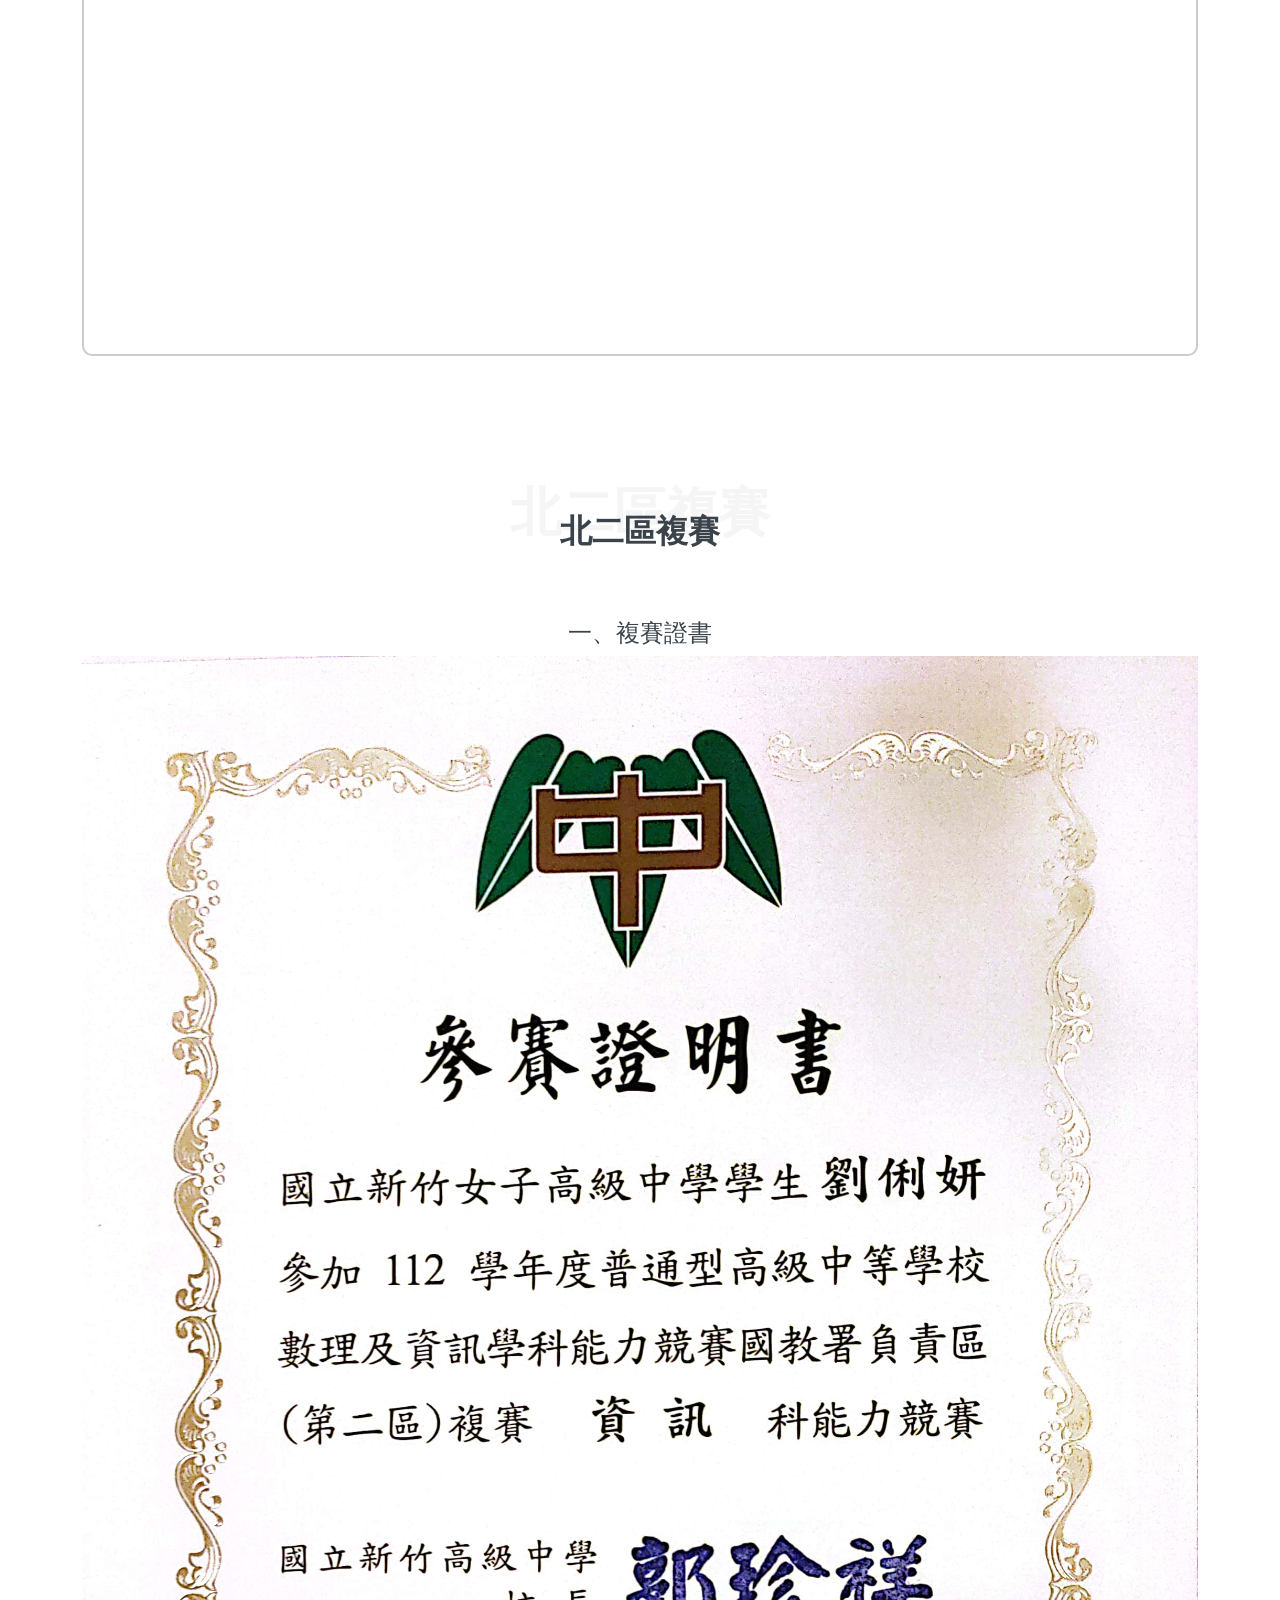
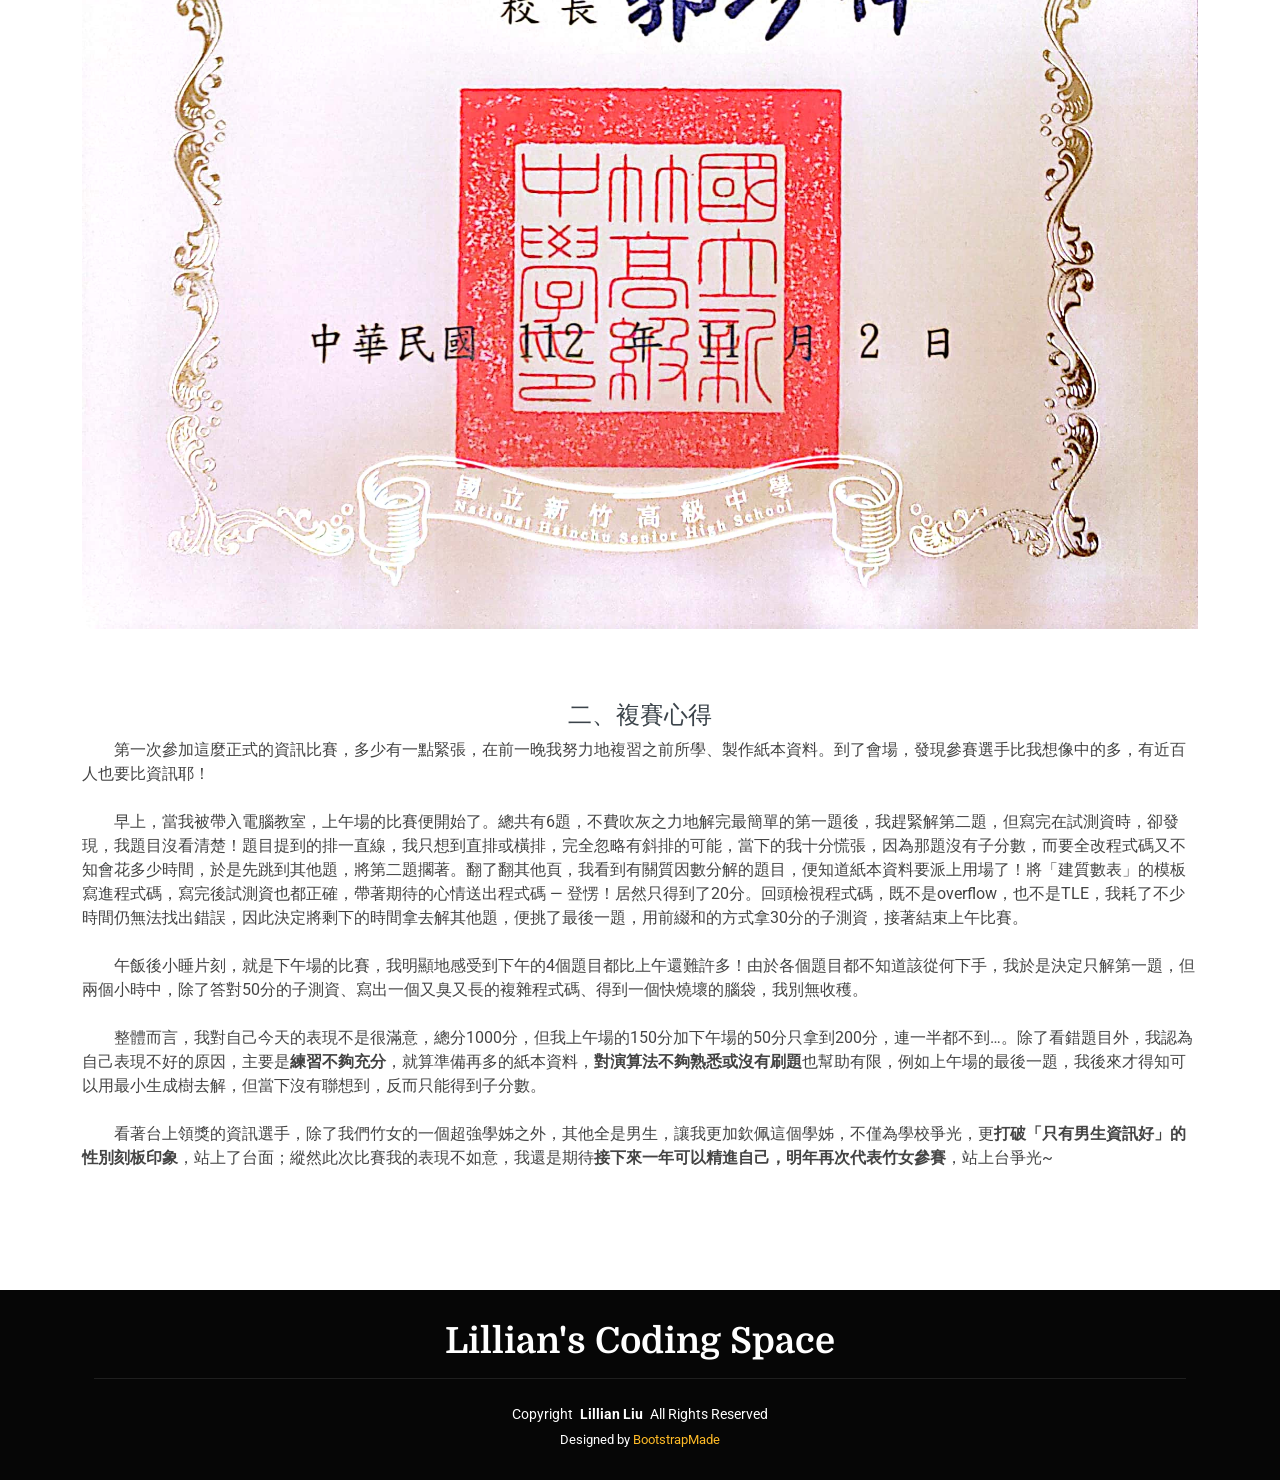
==== commit fdc52069: "update website" ====
--- a/website/contest112.html
+++ b/website/contest112.html
@@ -4,7 +4,7 @@
 <head>
   <meta charset="utf-8">
   <meta content="width=device-width, initial-scale=1.0" name="viewport">
-  <title>C++程式語言學習</title>
+  <title>Lillian's Coding Space</title>
   <meta name="description" content="">
   <meta name="keywords" content="">
 
@@ -44,13 +44,13 @@
       <a href="index.html" class="logo d-flex align-items-center me-auto me-xl-0">
         <!-- Uncomment the line below if you also wish to use an image logo -->
         <!-- <img src="assets/img/logo.png" alt=""> -->
-        <h1 class="sitename">C++程式語言學習</h1>
+        <h1 class="sitename">Lillian's Coding Space</h1>
       </a>
 
       <nav id="navmenu" class="navmenu">
         <ul>
-          <li><a href="index.html" class="active">首頁</a></li>
-          <li><a href="index.html #about">背景簡介</a></li>
+          <li><a href="index.html">首頁</a></li>
+          <li><a href="index.html">背景簡介</a></li>
           <li class="dropdown"><a href="#services"><span>個人學習</span> <i class="bi bi-chevron-down toggle-dropdown"></i></a>
             <ul>
               <li><a href="selfstudy.html">自主學習</a></li>
@@ -64,17 +64,10 @@
               <li><a href="contest113.html">113學科能力競賽</a></li>
             </ul>
           </li>
-          <li><a href="index.html #gallery">活動參與</a></li>
+          <li><a href="index.html">活動參與</a></li>
         </ul>
         <i class="mobile-nav-toggle d-xl-none bi bi-list"></i>
       </nav>
-
-      <div class="header-social-links">
-        <a href="#" class="twitter"><i class="bi bi-twitter-x"></i></a>
-        <a href="#" class="facebook"><i class="bi bi-facebook"></i></a>
-        <a href="#" class="instagram"><i class="bi bi-instagram"></i></a>
-        <a href="#" class="linkedin"><i class="bi bi-linkedin"></i></a>
-      </div>
 
     </div>
   </header>
@@ -85,11 +78,11 @@
     <div class="page-title dark-background">
       <div class="container position-relative">
         <h1>112學科能力競賽</h1>
-        <p>...</p>
+        <p>為了準備 112 年資訊學科能力競賽複賽，在培訓老師的指導下，加強自身對各種資料型態與演算法的概念。</p>
         <nav class="breadcrumbs">
           <ol>
             <li><a href="index.html">首頁</a></li>
-            <li class="current">112學科能力競賽</li>
+            <li class="current">自主學習</li>
           </ol>
         </nav>
       </div>
@@ -101,67 +94,146 @@
       <div class="container">
 
         <div class="row gy-4">
-
+          <center><h4>日期：2023/5/17（校內初賽） - 2023/11/2（北二區複賽）</h4></center>
           <div class="col-lg-4" data-aos="fade-up" data-aos-delay="100">
             <div class="services-list">
-              <a href="#" class="active">Web Design</a>
-              <a href="#">Software Development</a>
-              <a href="#">Product Management</a>
-              <a href="#">Graphic Design</a>
-              <a href="#">Marketing</a>
+              <a href="#bg-section" class="active">背景簡介</a>
+              <a href="#contest1-section">校內初賽</a>
+              <a href="#training-section">校內培訓</a>
+              <a href="#contest2-section">北二區複賽</a>
             </div>
-
-            <h4>Enim qui eos rerum in delectus</h4>
-            <p>Nam voluptatem quasi numquam quas fugiat ex temporibus quo est. Quia aut quam quod facere ut non occaecati ut aut. Nesciunt mollitia illum tempore corrupti sed eum reiciendis. Maxime modi rerum.</p>
-          </div>
-
-          <div class="col-lg-8" data-aos="fade-up" data-aos-delay="200">
-            <img src="assets/img/services.jpg" alt="" class="img-fluid services-img">
-            <h3>Temporibus et in vero dicta aut eius lidero plastis trand lined voluptas dolorem ut voluptas</h3>
-            <p>
-              Blanditiis voluptate odit ex error ea sed officiis deserunt. Cupiditate non consequatur et doloremque consequuntur. Accusantium labore reprehenderit error temporibus saepe perferendis fuga doloribus vero. Qui omnis quo sit. Dolorem architecto eum et quos deleniti officia qui.
-            </p>
-            <ul>
-              <li><i class="bi bi-check-circle"></i> <span>Aut eum totam accusantium voluptatem.</span></li>
-              <li><i class="bi bi-check-circle"></i> <span>Assumenda et porro nisi nihil nesciunt voluptatibus.</span></li>
-              <li><i class="bi bi-check-circle"></i> <span>Ullamco laboris nisi ut aliquip ex ea</span></li>
-            </ul>
-            <p>
-              Est reprehenderit voluptatem necessitatibus asperiores neque sed ea illo. Deleniti quam sequi optio iste veniam repellat odit. Aut pariatur itaque nesciunt fuga.
-            </p>
-            <p>
-              Sunt rem odit accusantium omnis perspiciatis officia. Laboriosam aut consequuntur recusandae mollitia doloremque est architecto cupiditate ullam. Quia est ut occaecati fuga. Distinctio ex repellendus eveniet velit sint quia sapiente cumque. Et ipsa perferendis ut nihil. Laboriosam vel voluptates tenetur nostrum. Eaque iusto cupiditate et totam et quia dolorum in. Sunt molestiae ipsum at consequatur vero. Architecto ut pariatur autem ad non cumque nesciunt qui maxime. Sunt eum quia impedit dolore alias explicabo ea.
-            </p>
-          </div>
-
-        </div>
-
+          </div>
+          <!-- Service Details Section -->
+        </div>
       </div>
 
     </section><!-- /Service Details Section -->
+
+    <!-- bg Section -->
+    <section id="bg-section" class="bg-section section">
+      <!-- Section Title -->
+      <div class="container section-title" data-aos="fade-up">
+        <span class="description-title">背景簡介</span>
+        <h2>背景簡介</h2>
+        <p>每年教育部都會舉辦學科能力競賽，而各校會先舉辦校內的學科能力初賽，選出代表選手後再送進各區複賽。看到比賽資訊時，我剛好對資訊科有興趣便報名參加，想不到能在校內初賽獲得優選，並成為選手！</p>
+        <p>確定選手名單後，我們的指導老師為了充實我們的實力，在暑假開設培訓課程，剛好有許多知識是我沒學過的，因此藉這個機會認識、記錄培訓內容。</p>
+      </div><!-- End Section Title -->
+    </section>
+    
+    <!-- contest1 Section -->
+    <section id="contest1-section" class="contest1-section section">
+      <!-- Section Title -->
+      <div class="container section-title" data-aos="fade-up">
+        <span class="description-title">校內初賽</span>
+        <h2>校內初賽</h2>
+        <div class="container" data-aos="fade-up">
+          <h4>一、初賽心得</h4>
+          <div style="text-align: left; text-indent: 2em;" >
+            <p>
+              第一次參加校內考試時，我帶著興奮又好奇的心情進入考場，對考完後能拿到怎樣的成績充滿興奮，對跟我年齡相當的同學寫程式的能力如何感到好奇。很慶幸考試環境是我蠻熟悉的zerojudge，如此一來我不用花費太多時間研究如何操作介面！ 
+            </p><br>
+            <p>
+              在寫程式時，最簡單的第一題完成後，決定跳過第二題，先寫比較有想法的第三題，因為使用到曾經學過的掃描線！雖然是我學過的概念，但跑測資時卡關，只過了60%，因此最終成績為160分。成績不高，但跟其他同學比，我訝異的發現自己居然排名第四，而且榜上其他人都是高二的學姊！讓我內心有小小的滿足嘿嘿(雖然成績不高還是事實==)，但更令人訝異的是，第1名居然4題全對？！由於到第２名都還沒超過200分，所以我打從心底覺得那位全對的學姊真的超厲害！在我們裡面簡直是白馬一批，我也希望有一天自己能跟她一樣，成為一位很會寫程式的人，再難的題目也難不倒我！但前提是自己要認真地學程式！ 
+            </p>
+          </div>
+        </div>
+        <br><br><br>
+        <div class="container" data-aos="fade-up">
+          <h4>二、校內初賽獲獎名單</h4>
+          <iframe src="assets\doc\list.pdf" width="100%" height="800px"></iframe>
+        </div>
+
+        <br><br><br>
+        <div class="container" data-aos="fade-up">
+          <h4>三、初賽證書</h4>
+          <br>
+          <div style="display: block; margin: auto;">
+            <a href="assets/img/gallery/gallery-1.jpg" class="glightbox" data-gallery="images-gallery" width="50%">
+            <img src="assets/img/gallery/gallery-1.jpg" class="img-fluid">
+            </a>
+          </div>
+        </div>
+
+      </div>
+    </section>
+    
+    <!-- training Section -->
+    <section id="training-section" class="training-section section">
+      <!-- Section Title -->
+      <div class="container section-title" data-aos="fade-up">
+        <span class="description-title">校內培訓</span>
+        <h2>校內培訓</h2>
+        <p>使用 Notion 做培訓筆記、解題紀錄</p>
+        <br>
+        <a href="https://complete-digit-bc2.notion.site/a4f3b92ab2324418a95e4a4995d9335e" 
+        class="btn btn-outline-warning">查看筆記</a>
+      </div>
+      <h4></h4>
+      <div class="container" data-aos="fade-up">
+        <iframe src="https://v2-embednotion.com/a4f3b92ab2324418a95e4a4995d9335e" style="width: 100%; height: 500px; border: 2px solid #ccc; border-radius: 10px; padding: none;"></iframe>
+      </div>
+
+      
+    </section>
+
+    <!-- contest2 Section -->
+    <section id="contest2-section" class="contest2-section section">
+      <!-- Section Title -->
+      <div class="container section-title" data-aos="fade-up">
+        <span class="description-title">北二區複賽</span>
+        <h2>北二區複賽</h2>
+        <br><br>
+
+        <div class="container" data-aos="fade-up">
+          <h4>一、複賽證書</h4>
+
+          <div style="display: block; margin: auto;">
+            <a href="assets/img/gallery/gallery-2.jpg" class="glightbox" data-gallery="images-gallery" width="50%">
+            <img src="assets/img/gallery/gallery-2.jpg" class="img-fluid">
+          </a>
+          </div>
+        </div>
+
+        <br><br><br>
+        <div class="container" data-aos="fade-up">
+          <h4>二、複賽心得</h4>
+          <div style="text-align: left; text-indent: 2em;" >
+            <p>
+              第一次參加這麼正式的資訊比賽，多少有一點緊張，在前一晚我努力地複習之前所學、製作紙本資料。到了會場，發現參賽選手比我想像中的多，有近百人也要比資訊耶！
+            </p>
+            <br>
+            <p>
+              早上，當我被帶入電腦教室，上午場的比賽便開始了。總共有6題，不費吹灰之力地解完最簡單的第一題後，我趕緊解第二題，但寫完在試測資時，卻發現，我題目沒看清楚！題目提到的排一直線，我只想到直排或橫排，完全忽略有斜排的可能，當下的我十分慌張，因為那題沒有子分數，而要全改程式碼又不知會花多少時間，於是先跳到其他題，將第二題擱著。翻了翻其他頁，我看到有關質因數分解的題目，便知道紙本資料要派上用場了！將「建質數表」的模板寫進程式碼，寫完後試測資也都正確，帶著期待的心情送出程式碼 — 登愣！居然只得到了20分。回頭檢視程式碼，既不是overflow，也不是TLE，我耗了不少時間仍無法找出錯誤，因此決定將剩下的時間拿去解其他題，便挑了最後一題，用前綴和的方式拿30分的子測資，接著結束上午比賽。
+            </p>
+            <br>
+            <p>
+              午飯後小睡片刻，就是下午場的比賽，我明顯地感受到下午的4個題目都比上午還難許多！由於各個題目都不知道該從何下手，我於是決定只解第一題，但兩個小時中，除了答對50分的子測資、寫出一個又臭又長的複雜程式碼、得到一個快燒壞的腦袋，我別無收穫。
+            </p>
+            <br>
+            <p>
+              整體而言，我對自己今天的表現不是很滿意，總分1000分，但我上午場的150分加下午場的50分只拿到200分，連一半都不到…。除了看錯題目外，我認為自己表現不好的原因，主要是<strong>練習不夠充分</strong>，就算準備再多的紙本資料，<strong>對演算法不夠熟悉或沒有刷題</strong>也幫助有限，例如上午場的最後一題，我後來才得知可以用最小生成樹去解，但當下沒有聯想到，反而只能得到子分數。
+            </p>
+            <br>
+            <p>
+              看著台上領獎的資訊選手，除了我們竹女的一個超強學姊之外，其他全是男生，讓我更加欽佩這個學姊，不僅為學校爭光，更<b>打破「只有男生資訊好」的性別刻板印象</b>，站上了台面；縱然此次比賽我的表現不如意，我還是期待<b>接下來一年可以精進自己，明年再次代表竹女參賽</b>，站上台爭光~
+            </p>
+          </div>
+        </div>
+      </div>
+
+      
+    </section>
 
   </main>
 
   <footer id="footer" class="footer position-relative dark-background">
     <div class="container">
-      <h3 class="sitename">Laura Thomson<br></h3>
-      <p>Et aut eum quis fuga eos sunt ipsa nihil. Labore corporis magni eligendi fuga maxime saepe commodi placeat.</p>
-      <div class="social-links d-flex justify-content-center">
-        <a href=""><i class="bi bi-twitter-x"></i></a>
-        <a href=""><i class="bi bi-facebook"></i></a>
-        <a href=""><i class="bi bi-instagram"></i></a>
-        <a href=""><i class="bi bi-skype"></i></a>
-        <a href=""><i class="bi bi-linkedin"></i></a>
-      </div>
+      <h3 class="sitename">Lillian's Coding Space<br></h3>
       <div class="container">
         <div class="copyright">
-          <span>Copyright</span> <strong class="px-1 sitename">Laura</strong> <span>All Rights Reserved</span>
+          <span>Copyright</span> <strong class="px-1 sitename">Lillian Liu</strong> <span>All Rights Reserved</span>
         </div>
         <div class="credits">
-          <!-- All the links in the footer should remain intact. -->
-          <!-- You can delete the links only if you've purchased the pro version. -->
-          <!-- Licensing information: https://bootstrapmade.com/license/ -->
-          <!-- Purchase the pro version with working PHP/AJAX contact form: [buy-url] -->
           Designed by <a href="https://bootstrapmade.com/">BootstrapMade</a>
         </div>
       </div>
--- a/website/assets/css/main.css
+++ b/website/assets/css/main.css
@@ -10,6 +10,7 @@
 # Font & Color Variables
 # Help: https://bootstrapmade.com/color-system/
 --------------------------------------------------------------*/
+
 /* Fonts */
 :root {
   --default-font: "Roboto",  system-ui, -apple-system, "Segoe UI", Roboto, "Helvetica Neue", Arial, "Noto Sans", "Liberation Sans", sans-serif, "Apple Color Emoji", "Segoe UI Emoji", "Segoe UI Symbol", "Noto Color Emoji";
